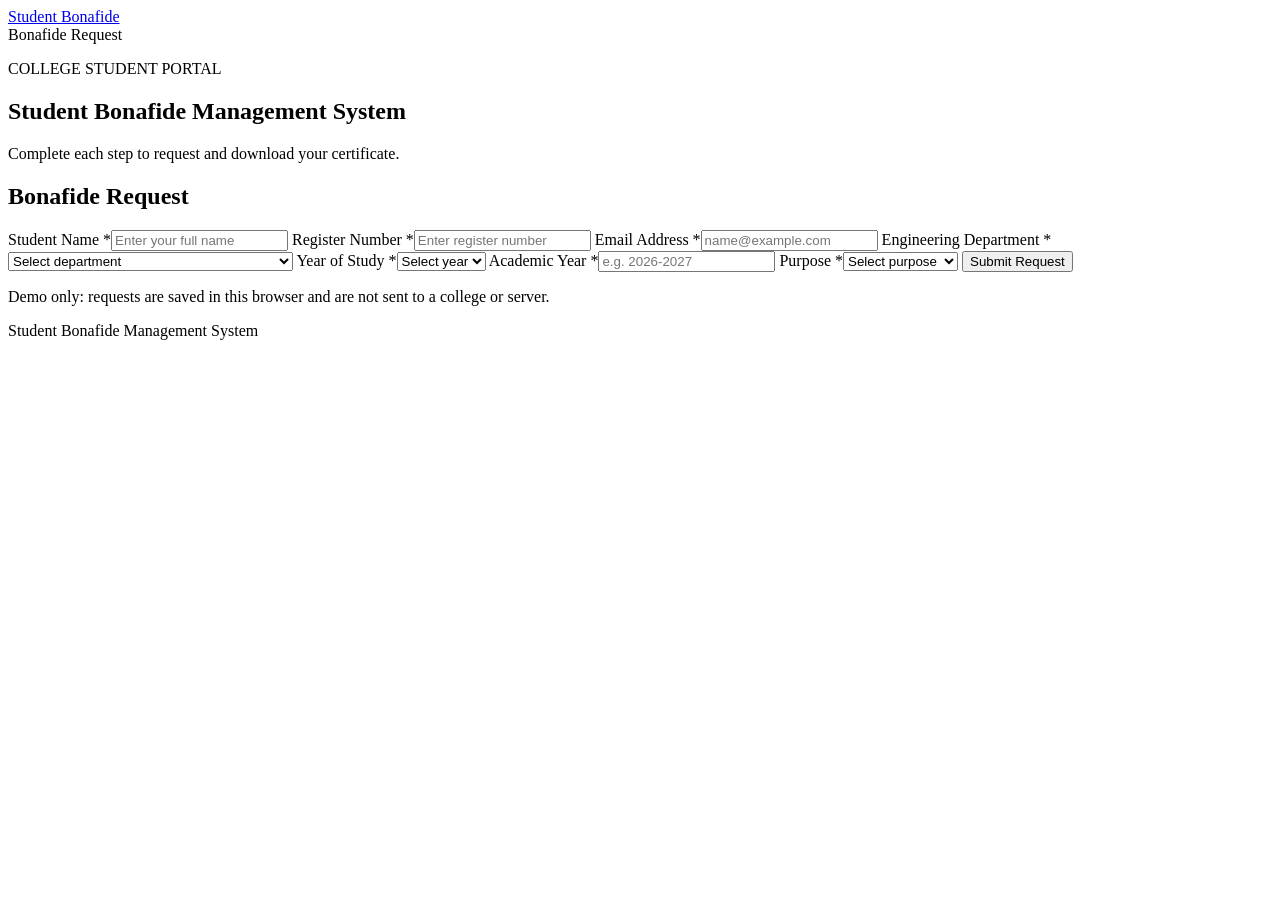
==== index.html @ 96afc54b "Add files via upload" ====
<!DOCTYPE html>
<html lang="en">
<head>
  <meta charset="UTF-8">
  <meta name="viewport" content="width=device-width, initial-scale=1.0">
  <title>Student Bonafide Management</title>
  <link rel="stylesheet" href="static/style.css">
</head>
<body>
<header class="topbar">
  <a class="brand" href="index.html">Student Bonafide</a>
  <nav><span>Bonafide Request</span></nav>
</header>
<main class="container">
  <div id="notice" aria-live="polite"></div>
  <section class="hero">
    <p class="eyebrow">COLLEGE STUDENT PORTAL</p>
    <h1>Student Bonafide Management System</h1>
    <p>Complete each step to request and download your certificate.</p>
  </section>

  <section class="panel wizard-slide" id="step-1">
    <h2>Bonafide Request</h2>
    <form id="request-form" class="form-grid">
      <label>Student Name *<input name="student_name" required maxlength="120" placeholder="Enter your full name"></label>
      <label>Register Number *<input name="register_number" required maxlength="40" placeholder="Enter register number"></label>
      <label>Email Address *<input type="email" name="email" required maxlength="150" placeholder="name@example.com"></label>
      <label>Engineering Department *<select name="department" required><option value="">Select department</option><option>Computer Science Engineering</option><option>Information Technology</option><option>Electronics and Communication Engineering</option><option>Electrical and Electronics Engineering</option><option>Mechanical Engineering</option><option>Civil Engineering</option><option>Other Engineering Department</option></select></label>
      <label>Year of Study *<select name="year" required><option value="">Select year</option><option>I Year</option><option>II Year</option><option>III Year</option><option>IV Year</option></select></label>
      <label>Academic Year *<input name="academic_year" required maxlength="20" placeholder="e.g. 2026-2027"></label>
      <label class="full">Purpose *<select name="purpose" required><option value="">Select purpose</option><option>Scholarship</option><option>Education Loan</option><option>Passport</option><option>Bank Account</option><option>Internship</option><option>Other</option></select></label>
      <button class="btn full" type="submit">Submit Request</button>
    </form>
  </section>

  <section class="panel wizard-slide" id="step-2" hidden>
    <h2>College Review</h2>
    <p>Track with the application ID and email address from your request.</p>
    <form id="track-form" class="form-grid one-col">
      <label>Application ID *<input type="number" min="1" name="request_id" required></label>
      <label>Email Address *<input type="email" name="email" required></label>
      <button class="btn" type="submit">Check Request</button>
    </form>
    <div id="track-result" aria-live="polite"></div>
    <div class="wizard-actions">
      <button class="btn secondary" type="button" data-back="1">Back</button>
      <button class="btn" id="review-complete" type="button" disabled>College Review Complete — Next</button>
    </div>
  </section>

  <section class="panel wizard-slide" id="step-3" hidden>
    <h2>Fee Dues</h2>
    <p>Enter the fee balance. Enter 0 if there are no dues or all dues have been cleared.</p>
    <label class="fee-entry">Fee dues (₹)<input id="wizard-fee-dues" type="number" min="0" step="0.01" placeholder="Enter amount; 0 = Nil"></label>
    <div id="fee-status" aria-live="polite"></div>
    <div class="wizard-actions">
      <button class="btn secondary" type="button" data-back="2">Back</button>
      <button class="btn" id="save-fees" type="button">Save Fee Dues</button>
      <button class="btn" id="to-office-manager" type="button" disabled>Next: Office Manager</button>
    </div>
  </section>

  <section class="panel wizard-slide" id="step-4" hidden>
    <h2>Office Manager Approval</h2>
    <p id="office-manager-status">Pending</p>
    <div class="wizard-actions">
      <button class="btn secondary" type="button" data-back="3">Back</button>
      <button class="btn" id="approve-office-manager" type="button" disabled>Approve — Next</button>
    </div>
  </section>

  <section class="panel wizard-slide" id="step-5" hidden>
    <h2>Principal Approval</h2>
    <p id="principal-status">Pending</p>
    <div class="wizard-actions">
      <button class="btn secondary" type="button" data-back="4">Back</button>
      <button class="btn" id="approve-principal" type="button" disabled>Approve — View Certificate</button>
    </div>
  </section>

  <section class="panel wizard-slide" id="step-6" hidden>
    <h2>Bonafide Certificate</h2>
    <section class="certificate" id="inline-certificate">
      <div class="cert-header">
        <p class="college-name">YOUR COLLEGE NAME</p>
        <h1>BONAFIDE CERTIFICATE</h1>
      </div>
      <hr>
      <p class="cert-body">
        This is to certify that <b data-field="student_name"></b>
        (Register Number: <b data-field="register_number"></b>) is a bonafide student of this institution,
        pursuing <b data-field="year"></b> in the Department of <b data-field="department"></b>
        during the academic year <b data-field="academic_year"></b>.
      </p>
      <p class="cert-body">This certificate is issued for the purpose of <b data-field="purpose"></b>.</p>
      <div class="cert-bottom">
        <span>Date: <span data-field="request_date"></span></span>
        <span class="cert-signature">Principal / Authorized Signatory</span>
      </div>
      <button class="btn no-print" type="button" onclick="window.print()">Download / Print PDF</button>
    </section>
    <div class="wizard-actions"><button class="btn secondary" type="button" data-back="5">Back</button></div>
  </section>

  <p class="hint">Demo only: requests are saved in this browser and are not sent to a college or server.</p>
</main>
<footer>Student Bonafide Management System</footer>
<script src="static/script.js"></script>
</body>
</html>
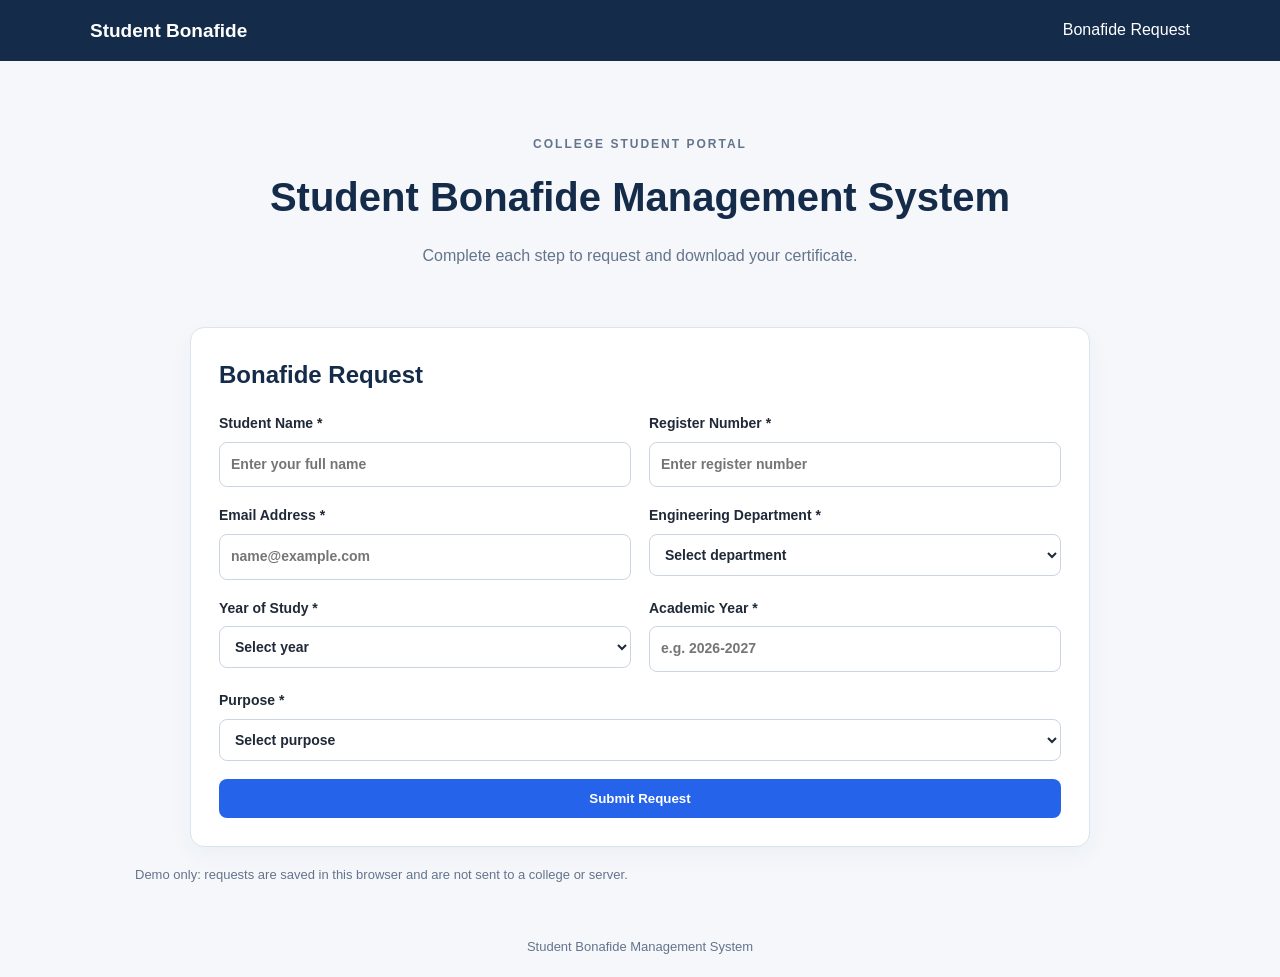
==== commit 99bec097: "Fix HTML encoding and update stylesheet link" ====
--- a/index.html
+++ b/index.html
@@ -4,7 +4,7 @@
   <meta charset="UTF-8">
   <meta name="viewport" content="width=device-width, initial-scale=1.0">
   <title>Student Bonafide Management</title>
-  <link rel="stylesheet" href="static/style.css">
+  <link rel="stylesheet" href="style.css">
 </head>
 <body>
 <header class="topbar">
--- a/style.css
+++ b/style.css
@@ -0,0 +1,21 @@
+:root{--navy:#142b4a;--blue:#2563eb;--pale:#eef4ff;--ink:#1f2937;--muted:#64748b;--line:#dbe3ef}
+*{box-sizing:border-box}body{margin:0;background:#f5f7fb;color:var(--ink);font-family:Arial,Helvetica,sans-serif;line-height:1.55}
+[hidden]{display:none!important}
+.topbar{background:var(--navy);color:white;padding:16px max(5%,calc((100% - 1100px)/2));display:flex;justify-content:space-between;align-items:center;gap:18px}
+.brand{color:white;text-decoration:none;font-weight:700;font-size:19px}.topbar nav{display:flex;gap:20px;flex-wrap:wrap}.topbar nav a{color:#e7efff;text-decoration:none;font-size:14px}
+.container{max-width:1050px;margin:32px auto;padding:0 20px;min-height:75vh}.hero{text-align:center;padding:30px 10px 24px}.hero h1{color:var(--navy);font-size:clamp(28px,4vw,40px);margin:6px 0}.hero p{color:var(--muted)}.eyebrow{letter-spacing:2px;color:var(--blue);font-weight:bold;font-size:12px}
+.panel{background:white;border:1px solid var(--line);border-radius:14px;padding:28px;box-shadow:0 8px 25px #1e3a5f0b;margin:18px auto}.panel h1,.panel h2{color:var(--navy);margin-top:0}.narrow{max-width:600px}
+.form-grid{display:grid;grid-template-columns:1fr 1fr;gap:18px}.form-grid label{display:flex;flex-direction:column;gap:7px;font-size:14px;font-weight:600}.form-grid input,.form-grid select,.form-grid textarea,.action-form select{width:100%;border:1px solid #cbd5e1;border-radius:8px;padding:11px;font:inherit;background:white;color:var(--ink)}.form-grid input:focus,.form-grid select:focus,.form-grid textarea:focus{outline:2px solid #bfdbfe;border-color:var(--blue)}.full{grid-column:1/-1}.one-col{grid-template-columns:1fr}
+.btn{border:0;border-radius:8px;background:var(--blue);color:white;padding:12px 18px;font-weight:700;cursor:pointer;text-decoration:none;display:inline-block;text-align:center}.btn:hover{background:#1d4ed8}.btn.secondary{background:#475569}.btn.small{padding:8px 10px;font-size:12px}
+.info-row{display:grid;grid-template-columns:repeat(3,1fr);gap:15px;margin:20px 0}.mini-card,.result-card{background:white;border:1px solid var(--line);border-radius:12px;padding:18px}.mini-card h3{color:var(--navy);margin:0}.mini-card p,.hint{color:var(--muted);font-size:13px}
+.alert{padding:12px 16px;border-radius:8px;margin:12px 0}.alert.success{background:#dcfce7;color:#166534}.alert.error{background:#fee2e2;color:#991b1b}
+.status{font-size:12px;font-weight:bold;padding:5px 9px;border-radius:20px;white-space:nowrap}.status.pending{background:#fef3c7;color:#92400e}.status.approved{background:#dcfce7;color:#166534}.status.rejected{background:#fee2e2;color:#991b1b}
+.result-card{margin-top:22px}.page-heading{display:flex;justify-content:space-between;align-items:center;margin:20px 0}.page-heading h1{margin:0;color:var(--navy)}
+.table-wrap{overflow-x:auto;background:white;border:1px solid var(--line);border-radius:12px}table{border-collapse:collapse;width:100%;min-width:1450px;font-size:13px}th,td{text-align:left;vertical-align:top;padding:12px;border-bottom:1px solid var(--line)}th{background:#edf3fc;color:var(--navy)}td button{margin-top:8px}td input[type=number],td select{width:150px;max-width:100%;border:1px solid #cbd5e1;border-radius:6px;padding:8px;font:inherit}.btn:disabled{background:#94a3b8;cursor:not-allowed}.empty{text-align:center;color:var(--muted);padding:25px}
+.steps-list{padding-left:24px}.steps-list li{padding:7px 0}.workflow-list{padding-left:22px;line-height:1.9}.workflow-list li.done{color:#166534}.workflow-list li.pending-step{color:var(--muted)}
+.wizard-progress{display:grid;grid-template-columns:repeat(6,1fr);gap:8px;list-style:none;padding:0;margin:20px auto;max-width:1050px}.wizard-progress li{padding:10px 6px;border-radius:8px;background:#e2e8f0;color:#475569;text-align:center;font-size:13px;font-weight:700}.wizard-progress li.active{background:var(--blue);color:white}.wizard-progress li.complete{background:#dcfce7;color:#166534}.wizard-slide{max-width:900px;min-height:260px}.wizard-actions{display:flex;flex-wrap:wrap;gap:10px;margin-top:24px}.fee-entry{display:flex;flex-direction:column;gap:8px;max-width:360px;font-weight:700}.fee-entry input{padding:12px;border:1px solid #cbd5e1;border-radius:8px;font:inherit}
+.certificate{max-width:850px;margin:25px auto;background:white;border:5px double #334155;padding:52px 60px;text-align:center;box-shadow:0 8px 25px #1e3a5f12}.cert-header{text-align:center;color:var(--navy)}.cert-header .college-name{font-size:22px;font-weight:700;letter-spacing:1px;margin:0 0 14px}.cert-header h1{letter-spacing:2px;margin:0 0 20px}.certificate hr{border:0;border-top:1px solid var(--line)}.cert-body{font-size:18px;line-height:2;text-align:justify;margin:30px 0}.cert-bottom{display:flex;justify-content:space-between;align-items:flex-end;margin-top:72px;font-weight:bold;text-align:left}.cert-signature{min-width:220px;border-top:1px solid var(--ink);padding-top:10px;text-align:center}
+footer{text-align:center;color:var(--muted);padding:20px;font-size:13px}
+@media(max-width:650px){.topbar{align-items:flex-start;flex-direction:column}.form-grid,.info-row{grid-template-columns:1fr}.panel{padding:20px}.cert-bottom{gap:45px;align-items:flex-start;flex-direction:column}.certificate{padding:28px 22px}.cert-body{font-size:16px}}
+@media(max-width:700px){.wizard-progress{grid-template-columns:repeat(3,1fr)}.wizard-progress li{font-size:12px}}
+@media print{body{background:white}.topbar,footer,.no-print,.alert{display:none!important}.container{margin:0;padding:0;min-height:0}.certificate{box-shadow:none;margin:0 auto;border:5px double #333;max-width:none;min-height:95vh;display:flex;flex-direction:column;justify-content:center}.cert-bottom{margin-top:85px}}
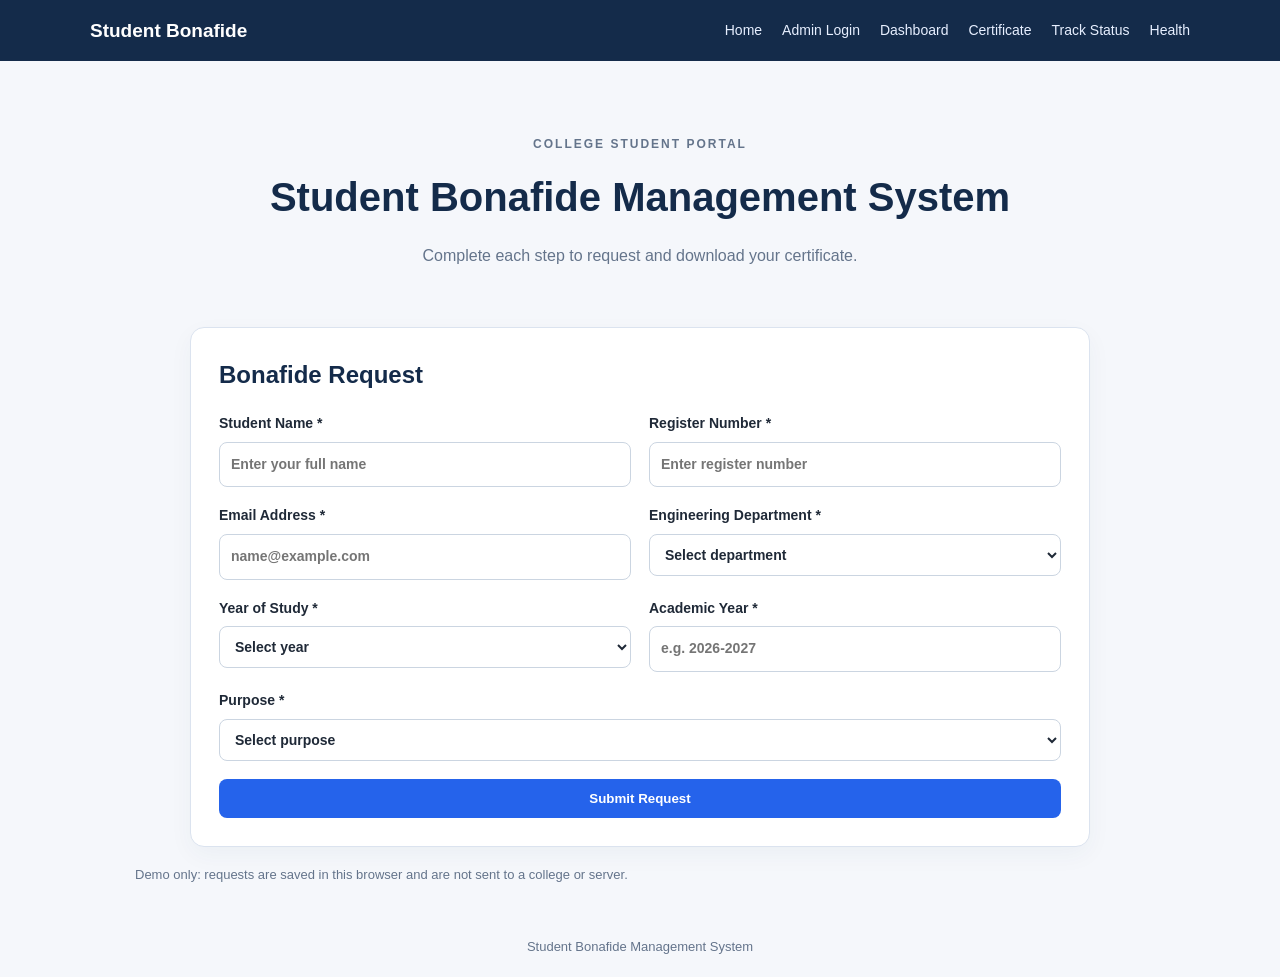
==== commit 9f6009f7: "Update index.html" ====
--- a/index.html
+++ b/index.html
@@ -4,12 +4,19 @@
   <meta charset="UTF-8">
   <meta name="viewport" content="width=device-width, initial-scale=1.0">
   <title>Student Bonafide Management</title>
-  <link rel="stylesheet" href="style.css">
+  <link rel="stylesheet" href="./style.css?v=2">
 </head>
 <body>
 <header class="topbar">
   <a class="brand" href="index.html">Student Bonafide</a>
-  <nav><span>Bonafide Request</span></nav>
+<nav>
+    <a href="index.html">Home</a>
+    <a href="admin_login.html">Admin Login</a>
+    <a href="dashboard.html">Dashboard</a>
+    <a href="certificate.html">Certificate</a>
+    <a href="track.html">Track Status</a>
+    <a href="health.html">Health</a>
+</nav>
 </header>
 <main class="container">
   <div id="notice" aria-live="polite"></div>
